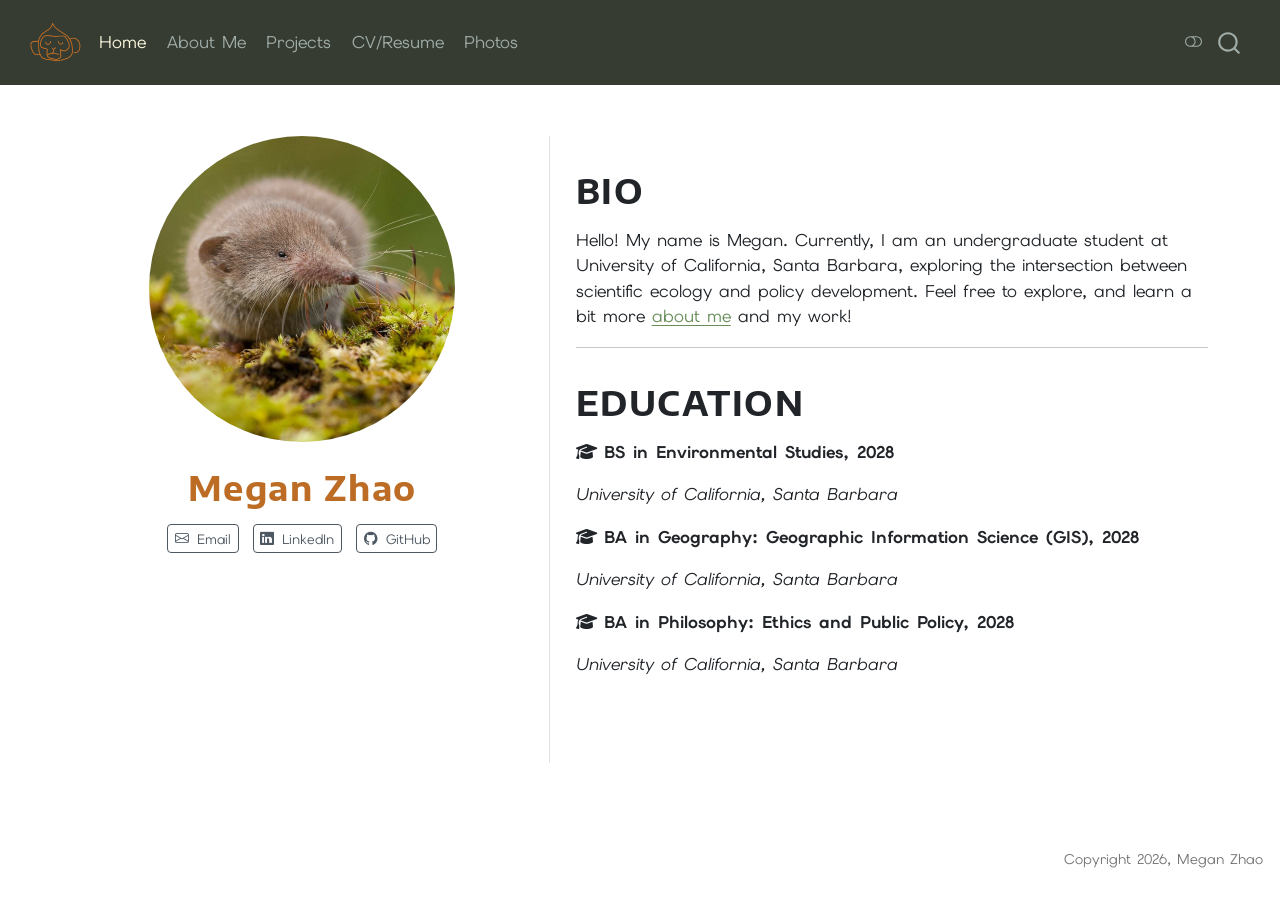
==== docs/index.html @ 5d31543b "adding to about me" ====
<!DOCTYPE html>
<html xmlns="http://www.w3.org/1999/xhtml" lang="en" xml:lang="en"><head>

<meta charset="utf-8">
<meta name="generator" content="quarto-1.9.36">

<meta name="viewport" content="width=device-width, initial-scale=1.0, user-scalable=yes">


<title>Megan Zhao</title>
<style>
/* Default styles provided by pandoc.
** See https://pandoc.org/MANUAL.html#variables-for-html for config info.
*/
code{white-space: pre-wrap;}
span.smallcaps{font-variant: small-caps;}
div.columns{display: flex; gap: min(4vw, 1.5em);}
div.column{flex: auto; overflow-x: auto;}
div.hanging-indent{margin-left: 1.5em; text-indent: -1.5em;}
ul.task-list{list-style: none;}
ul.task-list li input[type="checkbox"] {
  width: 0.8em;
  margin: 0 0.8em 0.2em -1em; /* quarto-specific, see https://github.com/quarto-dev/quarto-cli/issues/4556 */ 
  vertical-align: middle;
}
</style>


<script src="site_libs/quarto-nav/quarto-nav.js"></script>
<script src="site_libs/quarto-nav/headroom.min.js"></script>
<script src="site_libs/clipboard/clipboard.min.js"></script>
<script src="site_libs/quarto-search/autocomplete.umd.js"></script>
<script src="site_libs/quarto-search/fuse.min.js"></script>
<script src="site_libs/quarto-search/quarto-search.js"></script>
<meta name="quarto:offset" content="./">
<link href="./media/monkey-logo-color.png" rel="icon" type="image/png">
<script src="site_libs/quarto-html/quarto.js" type="module"></script>
<script src="site_libs/quarto-html/tabsets/tabsets.js" type="module"></script>
<script src="site_libs/quarto-html/popper.min.js"></script>
<script src="site_libs/quarto-html/tippy.umd.min.js"></script>
<link href="site_libs/quarto-html/tippy.css" rel="stylesheet">
<link href="site_libs/quarto-html/quarto-syntax-highlighting-845c23b38eaddc0f92fda52bfe77a8c8.css" rel="stylesheet" class="quarto-color-scheme" id="quarto-text-highlighting-styles">
<link href="site_libs/quarto-html/quarto-syntax-highlighting-dark-f418161beb48e0141c760e455f12af2c.css" rel="stylesheet" class="quarto-color-scheme quarto-color-alternate" id="quarto-text-highlighting-styles">
<link href="site_libs/quarto-html/quarto-syntax-highlighting-845c23b38eaddc0f92fda52bfe77a8c8.css" rel="stylesheet" class="quarto-color-scheme-extra" id="quarto-text-highlighting-styles">
<script src="site_libs/bootstrap/bootstrap.min.js"></script>
<link href="site_libs/bootstrap/bootstrap-icons.css" rel="stylesheet">
<link href="site_libs/bootstrap/bootstrap-ff18db7143adb970840558f03860643c.min.css" rel="stylesheet" append-hash="true" class="quarto-color-scheme" id="quarto-bootstrap" data-mode="light">
<link href="site_libs/bootstrap/bootstrap-dark-c23fc74e4f36bbe836323fb29574e83b.min.css" rel="stylesheet" append-hash="true" class="quarto-color-scheme quarto-color-alternate" id="quarto-bootstrap" data-mode="dark">
<link href="site_libs/bootstrap/bootstrap-ff18db7143adb970840558f03860643c.min.css" rel="stylesheet" append-hash="true" class="quarto-color-scheme-extra" id="quarto-bootstrap" data-mode="light">
<link href="site_libs/quarto-contrib/fontawesome6-6.7.2/all.min.css" rel="stylesheet">
<link href="site_libs/quarto-contrib/fontawesome6-6.7.2/latex-fontsize.css" rel="stylesheet">
<script id="quarto-search-options" type="application/json">{
  "location": "navbar",
  "copy-button": false,
  "collapse-after": 3,
  "panel-placement": "end",
  "type": "overlay",
  "limit": 50,
  "keyboard-shortcut": [
    "f",
    "/",
    "s"
  ],
  "show-item-context": false,
  "language": {
    "search-no-results-text": "No results",
    "search-matching-documents-text": "matching documents",
    "search-copy-link-title": "Copy link to search",
    "search-hide-matches-text": "Hide additional matches",
    "search-more-match-text": "more match in this document",
    "search-more-matches-text": "more matches in this document",
    "search-clear-button-title": "Clear",
    "search-text-placeholder": "",
    "search-detached-cancel-button-title": "Cancel",
    "search-submit-button-title": "Submit",
    "search-label": "Search"
  }
}</script>


<link rel="stylesheet" href="styles.scss">
</head>

<body class="nav-fixed quarto-light"><script id="quarto-html-before-body" type="application/javascript">
    const toggleBodyColorMode = (bsSheetEl) => {
      const mode = bsSheetEl.getAttribute("data-mode");
      const bodyEl = window.document.querySelector("body");
      if (mode === "dark") {
        bodyEl.classList.add("quarto-dark");
        bodyEl.classList.remove("quarto-light");
      } else {
        bodyEl.classList.add("quarto-light");
        bodyEl.classList.remove("quarto-dark");
      }
    }
    const toggleBodyColorPrimary = () => {
      const bsSheetEl = window.document.querySelector("link#quarto-bootstrap:not([rel=disabled-stylesheet])");
      if (bsSheetEl) {
        toggleBodyColorMode(bsSheetEl);
      }
    }
    const setColorSchemeToggle = (alternate) => {
      const toggles = window.document.querySelectorAll('.quarto-color-scheme-toggle');
      for (let i=0; i < toggles.length; i++) {
        const toggle = toggles[i];
        if (toggle) {
          if (alternate) {
            toggle.classList.add("alternate");
          } else {
            toggle.classList.remove("alternate");
          }
        }
      }
    };
    const toggleColorMode = (alternate) => {
      // Switch the stylesheets
      const primaryStylesheets = window.document.querySelectorAll('link.quarto-color-scheme:not(.quarto-color-alternate)');
      const alternateStylesheets = window.document.querySelectorAll('link.quarto-color-scheme.quarto-color-alternate');
      manageTransitions('#quarto-margin-sidebar .nav-link', false);
      if (alternate) {
        // note: dark is layered on light, we don't disable primary!
        enableStylesheet(alternateStylesheets);
        for (const sheetNode of alternateStylesheets) {
          if (sheetNode.id === "quarto-bootstrap") {
            toggleBodyColorMode(sheetNode);
          }
        }
      } else {
        disableStylesheet(alternateStylesheets);
        enableStylesheet(primaryStylesheets)
        toggleBodyColorPrimary();
      }
      manageTransitions('#quarto-margin-sidebar .nav-link', true);
      // Switch the toggles
      setColorSchemeToggle(alternate)
      // Hack to workaround the fact that safari doesn't
      // properly recolor the scrollbar when toggling (#1455)
      if (navigator.userAgent.indexOf('Safari') > 0 && navigator.userAgent.indexOf('Chrome') == -1) {
        manageTransitions("body", false);
        window.scrollTo(0, 1);
        setTimeout(() => {
          window.scrollTo(0, 0);
          manageTransitions("body", true);
        }, 40);
      }
    }
    const disableStylesheet = (stylesheets) => {
      for (let i=0; i < stylesheets.length; i++) {
        const stylesheet = stylesheets[i];
        stylesheet.rel = 'disabled-stylesheet';
      }
    }
    const enableStylesheet = (stylesheets) => {
      for (let i=0; i < stylesheets.length; i++) {
        const stylesheet = stylesheets[i];
        if(stylesheet.rel !== 'stylesheet') { // for Chrome, which will still FOUC without this check
          stylesheet.rel = 'stylesheet';
        }
      }
    }
    const manageTransitions = (selector, allowTransitions) => {
      const els = window.document.querySelectorAll(selector);
      for (let i=0; i < els.length; i++) {
        const el = els[i];
        if (allowTransitions) {
          el.classList.remove('notransition');
        } else {
          el.classList.add('notransition');
        }
      }
    }
    const isFileUrl = () => {
      return window.location.protocol === 'file:';
    }
    const hasAlternateSentinel = () => {
      let styleSentinel = getColorSchemeSentinel();
      if (styleSentinel !== null) {
        return styleSentinel === "alternate";
      } else {
        return false;
      }
    }
    const setStyleSentinel = (alternate) => {
      const value = alternate ? "alternate" : "default";
      if (!isFileUrl()) {
        window.localStorage.setItem("quarto-color-scheme", value);
      } else {
        localAlternateSentinel = value;
      }
    }
    const getColorSchemeSentinel = () => {
      if (!isFileUrl()) {
        const storageValue = window.localStorage.getItem("quarto-color-scheme");
        return storageValue != null ? storageValue : localAlternateSentinel;
      } else {
        return localAlternateSentinel;
      }
    }
    const toggleGiscusIfUsed = (isAlternate, darkModeDefault) => {
      const baseTheme = document.querySelector('#giscus-base-theme')?.value ?? 'light';
      const alternateTheme = document.querySelector('#giscus-alt-theme')?.value ?? 'dark';
      let newTheme = '';
      if(authorPrefersDark) {
        newTheme = isAlternate ? baseTheme : alternateTheme;
      } else {
        newTheme = isAlternate ? alternateTheme : baseTheme;
      }
      const changeGiscusTheme = () => {
        // From: https://github.com/giscus/giscus/issues/336
        const sendMessage = (message) => {
          const iframe = document.querySelector('iframe.giscus-frame');
          if (!iframe) return;
          iframe.contentWindow.postMessage({ giscus: message }, 'https://giscus.app');
        }
        sendMessage({
          setConfig: {
            theme: newTheme
          }
        });
      }
      const isGiscussLoaded = window.document.querySelector('iframe.giscus-frame') !== null;
      if (isGiscussLoaded) {
        changeGiscusTheme();
      }
    };
    const authorPrefersDark = false;
    const darkModeDefault = authorPrefersDark;
      document.querySelector('link#quarto-text-highlighting-styles.quarto-color-scheme-extra').rel = 'disabled-stylesheet';
      document.querySelector('link#quarto-bootstrap.quarto-color-scheme-extra').rel = 'disabled-stylesheet';
    let localAlternateSentinel = darkModeDefault ? 'alternate' : 'default';
    // Dark / light mode switch
    window.quartoToggleColorScheme = () => {
      // Read the current dark / light value
      let toAlternate = !hasAlternateSentinel();
      toggleColorMode(toAlternate);
      setStyleSentinel(toAlternate);
      toggleGiscusIfUsed(toAlternate, darkModeDefault);
      window.dispatchEvent(new Event('resize'));
    };
    // Switch to dark mode if need be
    if (hasAlternateSentinel()) {
      toggleColorMode(true);
    } else {
      toggleColorMode(false);
    }
  </script>

<div id="quarto-search-results"></div>
  <header id="quarto-header" class="headroom fixed-top">
    <nav class="navbar navbar-expand-lg " data-bs-theme="dark">
      <div class="navbar-container container-fluid">
      <div class="navbar-brand-container mx-auto">
    <a href="./index.html" class="navbar-brand navbar-brand-logo">
    <img src="./media/monkey-logo.png" alt="" class="navbar-logo light-content">
    <img src="./media/monkey-logo.png" alt="" class="navbar-logo dark-content">
    </a>
  </div>
            <div id="quarto-search" class="" title="Search"></div>
          <button class="navbar-toggler" type="button" data-bs-toggle="collapse" data-bs-target="#navbarCollapse" aria-controls="navbarCollapse" role="menu" aria-expanded="false" aria-label="Toggle navigation" onclick="if (window.quartoToggleHeadroom) { window.quartoToggleHeadroom(); }">
  <span class="navbar-toggler-icon"></span>
</button>
          <div class="collapse navbar-collapse" id="navbarCollapse">
            <ul class="navbar-nav navbar-nav-scroll me-auto">
  <li class="nav-item">
    <a class="nav-link active" href="./index.html" aria-current="page"> 
<span class="menu-text">Home</span></a>
  </li>  
  <li class="nav-item">
    <a class="nav-link" href="./about.html"> 
<span class="menu-text">About Me</span></a>
  </li>  
  <li class="nav-item">
    <a class="nav-link" href="./projects.html"> 
<span class="menu-text">Projects</span></a>
  </li>  
  <li class="nav-item">
    <a class="nav-link" href="./cv.html"> 
<span class="menu-text">CV/Resume</span></a>
  </li>  
  <li class="nav-item">
    <a class="nav-link" href="./misc.html"> 
<span class="menu-text">Photos</span></a>
  </li>  
</ul>
          </div> <!-- /navcollapse -->
            <div class="quarto-navbar-tools">
  <a href="" class="quarto-color-scheme-toggle quarto-navigation-tool  px-1" onclick="window.quartoToggleColorScheme(); return false;" title="Toggle dark mode"><i class="bi"></i></a>
</div>
      </div> <!-- /container-fluid -->
    </nav>
</header>
<!-- content -->
<div id="quarto-content" class="quarto-container page-columns page-rows-contents page-layout-full page-navbar">
<!-- sidebar -->
<!-- margin-sidebar -->
    
<!-- main -->
<div class="quarto-about-trestles column-page">
  <div class="about-entity">
    <img src="media/wow-epic-shrew.jpg" class="about-image
  round " style="height: 18em; width: 18em;">
<header id="title-block-header" class="quarto-title-block default">
<div class="quarto-title">
<h1 class="title">Megan Zhao</h1>
</div>
<div class="quarto-title-meta column-page">
  </div>
</header>
    <div class="about-links">
  <a href="mailto:meganzhao.06@gmail.com" class="about-link" rel="" target="">
    <i class="bi bi-envelope"></i>
     <span class="about-link-text">Email</span>
  </a>
  <a href="https://www.linkedin.com/in/meganzhao06/" class="about-link" rel="" target="_blank">
    <i class="bi bi-linkedin"></i>
     <span class="about-link-text">LinkedIn</span>
  </a>
  <a href="https://https://github.com/meandmymonky" class="about-link" rel="" target="_blank">
    <i class="bi bi-github"></i>
     <span class="about-link-text">GitHub</span>
  </a>
</div>
  </div>
  <div class="about-contents"><main class="content column-page" id="quarto-document-content">

<section id="bio" class="level1">
<h1>BIO</h1>
<p>Hello! My name is Megan. Currently, I am an undergraduate student at University of California, Santa Barbara, exploring the intersection between scientific ecology and policy development. Feel free to explore, and learn a bit more <a href="https://meandmymonky.github.io/mzhao.github.io/about.html">about me</a> and my work!</p>
<hr>
</section>
<section id="education" class="level1">
<h1>EDUCATION</h1>
<p><i class="fa-solid fa-graduation-cap" title="graduation cap" aria-label="graduation-cap"></i> <strong>BS in Environmental Studies, 2028</strong></p>
<p><em>University of California, Santa Barbara</em></p>
<p><i class="fa-solid fa-graduation-cap" title="graduation cap" aria-label="graduation-cap"></i> <strong>BA in Geography: Geographic Information Science (GIS), 2028</strong></p>
<p><em>University of California, Santa Barbara</em></p>
<p><i class="fa-solid fa-graduation-cap" title="graduation cap" aria-label="graduation-cap"></i> <strong>BA in Philosophy: Ethics and Public Policy, 2028</strong></p>
<p><em>University of California, Santa Barbara</em></p>


</section>
</main></div>
</div>
 <!-- /main -->
<script id="quarto-html-after-body" type="application/javascript">
  window.document.addEventListener("DOMContentLoaded", function (event) {
    // Ensure there is a toggle, if there isn't float one in the top right
    if (window.document.querySelector('.quarto-color-scheme-toggle') === null) {
      const a = window.document.createElement('a');
      a.classList.add('top-right');
      a.classList.add('quarto-color-scheme-toggle');
      a.href = "";
      a.onclick = function() { try { window.quartoToggleColorScheme(); } catch {} return false; };
      const i = window.document.createElement("i");
      i.classList.add('bi');
      a.appendChild(i);
      window.document.body.appendChild(a);
    }
    setColorSchemeToggle(hasAlternateSentinel())
    const isCodeAnnotation = (el) => {
      for (const clz of el.classList) {
        if (clz.startsWith('code-annotation-')) {                     
          return true;
        }
      }
      return false;
    }
    const onCopySuccess = function(e) {
      // button target
      const button = e.trigger;
      // don't keep focus
      button.blur();
      // flash "checked"
      button.classList.add('code-copy-button-checked');
      var currentTitle = button.getAttribute("title");
      button.setAttribute("title", "Copied!");
      let tooltip;
      if (window.bootstrap) {
        button.setAttribute("data-bs-toggle", "tooltip");
        button.setAttribute("data-bs-placement", "left");
        button.setAttribute("data-bs-title", "Copied!");
        tooltip = new bootstrap.Tooltip(button, 
          { trigger: "manual", 
            customClass: "code-copy-button-tooltip",
            offset: [0, -8]});
        tooltip.show();    
      }
      setTimeout(function() {
        if (tooltip) {
          tooltip.hide();
          button.removeAttribute("data-bs-title");
          button.removeAttribute("data-bs-toggle");
          button.removeAttribute("data-bs-placement");
        }
        button.setAttribute("title", currentTitle);
        button.classList.remove('code-copy-button-checked');
      }, 1000);
      // clear code selection
      e.clearSelection();
    }
    const getTextToCopy = function(trigger) {
      const outerScaffold = trigger.parentElement.cloneNode(true);
      const codeEl = outerScaffold.querySelector('code');
      for (const childEl of codeEl.children) {
        if (isCodeAnnotation(childEl)) {
          childEl.remove();
        }
      }
      return codeEl.innerText;
    }
    const clipboard = new window.ClipboardJS('.code-copy-button:not([data-in-quarto-modal])', {
      text: getTextToCopy
    });
    clipboard.on('success', onCopySuccess);
    if (window.document.getElementById('quarto-embedded-source-code-modal')) {
      const clipboardModal = new window.ClipboardJS('.code-copy-button[data-in-quarto-modal]', {
        text: getTextToCopy,
        container: window.document.getElementById('quarto-embedded-source-code-modal')
      });
      clipboardModal.on('success', onCopySuccess);
    }
      var localhostRegex = new RegExp(/^(?:http|https):\/\/localhost\:?[0-9]*\//);
      var mailtoRegex = new RegExp(/^mailto:/);
        var filterRegex = new RegExp('/' + window.location.host + '/');
      var isInternal = (href) => {
          return filterRegex.test(href) || localhostRegex.test(href) || mailtoRegex.test(href);
      }
      // Inspect non-navigation links and adorn them if external
     var links = window.document.querySelectorAll('a[href]:not(.nav-link):not(.navbar-brand):not(.toc-action):not(.sidebar-link):not(.sidebar-item-toggle):not(.pagination-link):not(.no-external):not([aria-hidden]):not(.dropdown-item):not(.quarto-navigation-tool):not(.about-link)');
      for (var i=0; i<links.length; i++) {
        const link = links[i];
        if (!isInternal(link.href)) {
          // undo the damage that might have been done by quarto-nav.js in the case of
          // links that we want to consider external
          if (link.dataset.originalHref !== undefined) {
            link.href = link.dataset.originalHref;
          }
        }
      }
    function tippyHover(el, contentFn, onTriggerFn, onUntriggerFn) {
      const config = {
        allowHTML: true,
        maxWidth: 500,
        delay: 100,
        arrow: false,
        appendTo: function(el) {
            return el.parentElement;
        },
        interactive: true,
        interactiveBorder: 10,
        theme: 'quarto',
        placement: 'bottom-start',
      };
      if (contentFn) {
        config.content = contentFn;
      }
      if (onTriggerFn) {
        config.onTrigger = onTriggerFn;
      }
      if (onUntriggerFn) {
        config.onUntrigger = onUntriggerFn;
      }
      window.tippy(el, config); 
    }
    const noterefs = window.document.querySelectorAll('a[role="doc-noteref"]');
    for (var i=0; i<noterefs.length; i++) {
      const ref = noterefs[i];
      tippyHover(ref, function() {
        // use id or data attribute instead here
        let href = ref.getAttribute('data-footnote-href') || ref.getAttribute('href');
        try { href = new URL(href).hash; } catch {}
        const id = href.replace(/^#\/?/, "");
        const note = window.document.getElementById(id);
        if (note) {
          return note.innerHTML;
        } else {
          return "";
        }
      });
    }
    const xrefs = window.document.querySelectorAll('a.quarto-xref');
    const processXRef = (id, note) => {
      // Strip column container classes
      const stripColumnClz = (el) => {
        el.classList.remove("page-full", "page-columns");
        if (el.children) {
          for (const child of el.children) {
            stripColumnClz(child);
          }
        }
      }
      stripColumnClz(note)
      if (id === null || id.startsWith('sec-')) {
        // Special case sections, only their first couple elements
        const container = document.createElement("div");
        if (note.children && note.children.length > 2) {
          container.appendChild(note.children[0].cloneNode(true));
          for (let i = 1; i < note.children.length; i++) {
            const child = note.children[i];
            if (child.tagName === "P" && child.innerText === "") {
              continue;
            } else {
              container.appendChild(child.cloneNode(true));
              break;
            }
          }
          if (window.Quarto?.typesetMath) {
            window.Quarto.typesetMath(container);
          }
          return container.innerHTML
        } else {
          if (window.Quarto?.typesetMath) {
            window.Quarto.typesetMath(note);
          }
          return note.innerHTML;
        }
      } else {
        // Remove any anchor links if they are present
        const anchorLink = note.querySelector('a.anchorjs-link');
        if (anchorLink) {
          anchorLink.remove();
        }
        if (window.Quarto?.typesetMath) {
          window.Quarto.typesetMath(note);
        }
        if (note.classList.contains("callout")) {
          return note.outerHTML;
        } else {
          return note.innerHTML;
        }
      }
    }
    for (var i=0; i<xrefs.length; i++) {
      const xref = xrefs[i];
      tippyHover(xref, undefined, function(instance) {
        instance.disable();
        let url = xref.getAttribute('href');
        let hash = undefined; 
        if (url.startsWith('#')) {
          hash = url;
        } else {
          try { hash = new URL(url).hash; } catch {}
        }
        if (hash) {
          const id = hash.replace(/^#\/?/, "");
          const note = window.document.getElementById(id);
          if (note !== null) {
            try {
              const html = processXRef(id, note.cloneNode(true));
              instance.setContent(html);
            } finally {
              instance.enable();
              instance.show();
            }
          } else {
            // See if we can fetch this
            fetch(url.split('#')[0])
            .then(res => res.text())
            .then(html => {
              const parser = new DOMParser();
              const htmlDoc = parser.parseFromString(html, "text/html");
              const note = htmlDoc.getElementById(id);
              if (note !== null) {
                const html = processXRef(id, note);
                instance.setContent(html);
              } 
            }).finally(() => {
              instance.enable();
              instance.show();
            });
          }
        } else {
          // See if we can fetch a full url (with no hash to target)
          // This is a special case and we should probably do some content thinning / targeting
          fetch(url)
          .then(res => res.text())
          .then(html => {
            const parser = new DOMParser();
            const htmlDoc = parser.parseFromString(html, "text/html");
            const note = htmlDoc.querySelector('main.content');
            if (note !== null) {
              // This should only happen for chapter cross references
              // (since there is no id in the URL)
              // remove the first header
              if (note.children.length > 0 && note.children[0].tagName === "HEADER") {
                note.children[0].remove();
              }
              const html = processXRef(null, note);
              instance.setContent(html);
            } 
          }).finally(() => {
            instance.enable();
            instance.show();
          });
        }
      }, function(instance) {
      });
    }
        let selectedAnnoteEl;
        const selectorForAnnotation = ( cell, annotation) => {
          let cellAttr = 'data-code-cell="' + cell + '"';
          let lineAttr = 'data-code-annotation="' +  annotation + '"';
          const selector = 'span[' + cellAttr + '][' + lineAttr + ']';
          return selector;
        }
        const selectCodeLines = (annoteEl) => {
          const doc = window.document;
          const targetCell = annoteEl.getAttribute("data-target-cell");
          const targetAnnotation = annoteEl.getAttribute("data-target-annotation");
          const annoteSpan = window.document.querySelector(selectorForAnnotation(targetCell, targetAnnotation));
          const lines = annoteSpan.getAttribute("data-code-lines").split(",");
          const lineIds = lines.map((line) => {
            return targetCell + "-" + line;
          })
          let top = null;
          let height = null;
          let parent = null;
          if (lineIds.length > 0) {
              //compute the position of the single el (top and bottom and make a div)
              const el = window.document.getElementById(lineIds[0]);
              top = el.offsetTop;
              height = el.offsetHeight;
              parent = el.parentElement.parentElement;
            if (lineIds.length > 1) {
              const lastEl = window.document.getElementById(lineIds[lineIds.length - 1]);
              const bottom = lastEl.offsetTop + lastEl.offsetHeight;
              height = bottom - top;
            }
            if (top !== null && height !== null && parent !== null) {
              // cook up a div (if necessary) and position it 
              let div = window.document.getElementById("code-annotation-line-highlight");
              if (div === null) {
                div = window.document.createElement("div");
                div.setAttribute("id", "code-annotation-line-highlight");
                div.style.position = 'absolute';
                parent.appendChild(div);
              }
              div.style.top = top - 2 + "px";
              div.style.height = height + 4 + "px";
              div.style.left = 0;
              let gutterDiv = window.document.getElementById("code-annotation-line-highlight-gutter");
              if (gutterDiv === null) {
                gutterDiv = window.document.createElement("div");
                gutterDiv.setAttribute("id", "code-annotation-line-highlight-gutter");
                gutterDiv.style.position = 'absolute';
                const codeCell = window.document.getElementById(targetCell);
                const gutter = codeCell.querySelector('.code-annotation-gutter');
                gutter.appendChild(gutterDiv);
              }
              gutterDiv.style.top = top - 2 + "px";
              gutterDiv.style.height = height + 4 + "px";
            }
            selectedAnnoteEl = annoteEl;
          }
        };
        const unselectCodeLines = () => {
          const elementsIds = ["code-annotation-line-highlight", "code-annotation-line-highlight-gutter"];
          elementsIds.forEach((elId) => {
            const div = window.document.getElementById(elId);
            if (div) {
              div.remove();
            }
          });
          selectedAnnoteEl = undefined;
        };
          // Handle positioning of the toggle
      window.addEventListener(
        "resize",
        throttle(() => {
          elRect = undefined;
          if (selectedAnnoteEl) {
            selectCodeLines(selectedAnnoteEl);
          }
        }, 10)
      );
      function throttle(fn, ms) {
      let throttle = false;
      let timer;
        return (...args) => {
          if(!throttle) { // first call gets through
              fn.apply(this, args);
              throttle = true;
          } else { // all the others get throttled
              if(timer) clearTimeout(timer); // cancel #2
              timer = setTimeout(() => {
                fn.apply(this, args);
                timer = throttle = false;
              }, ms);
          }
        };
      }
        // Attach click handler to the DT
        const annoteDls = window.document.querySelectorAll('dt[data-target-cell]');
        for (const annoteDlNode of annoteDls) {
          annoteDlNode.addEventListener('click', (event) => {
            const clickedEl = event.target;
            if (clickedEl !== selectedAnnoteEl) {
              unselectCodeLines();
              const activeEl = window.document.querySelector('dt[data-target-cell].code-annotation-active');
              if (activeEl) {
                activeEl.classList.remove('code-annotation-active');
              }
              selectCodeLines(clickedEl);
              clickedEl.classList.add('code-annotation-active');
            } else {
              // Unselect the line
              unselectCodeLines();
              clickedEl.classList.remove('code-annotation-active');
            }
          });
        }
    const findCites = (el) => {
      const parentEl = el.parentElement;
      if (parentEl) {
        const cites = parentEl.dataset.cites;
        if (cites) {
          return {
            el,
            cites: cites.split(' ')
          };
        } else {
          return findCites(el.parentElement)
        }
      } else {
        return undefined;
      }
    };
    var bibliorefs = window.document.querySelectorAll('a[role="doc-biblioref"]');
    for (var i=0; i<bibliorefs.length; i++) {
      const ref = bibliorefs[i];
      const citeInfo = findCites(ref);
      if (citeInfo) {
        tippyHover(citeInfo.el, function() {
          var popup = window.document.createElement('div');
          citeInfo.cites.forEach(function(cite) {
            var citeDiv = window.document.createElement('div');
            citeDiv.classList.add('hanging-indent');
            citeDiv.classList.add('csl-entry');
            var biblioDiv = window.document.getElementById('ref-' + cite);
            if (biblioDiv) {
              citeDiv.innerHTML = biblioDiv.innerHTML;
            }
            popup.appendChild(citeDiv);
          });
          return popup.innerHTML;
        });
      }
    }
  });
  </script>
</div> <!-- /content -->
<footer class="footer">
  <div class="nav-footer">
    <div class="nav-footer-left">
      &nbsp;
    </div>   
    <div class="nav-footer-center">
      &nbsp;
    </div>
    <div class="nav-footer-right">
<p>Copyright 2026, Megan Zhao</p>
</div>
  </div>
</footer>




</body></html>
---- docs/site_libs/quarto-html/tippy.css ----
.tippy-box[data-animation=fade][data-state=hidden]{opacity:0}[data-tippy-root]{max-width:calc(100vw - 10px)}.tippy-box{position:relative;background-color:#333;color:#fff;border-radius:4px;font-size:14px;line-height:1.4;white-space:normal;outline:0;transition-property:transform,visibility,opacity}.tippy-box[data-placement^=top]>.tippy-arrow{bottom:0}.tippy-box[data-placement^=top]>.tippy-arrow:before{bottom:-7px;left:0;border-width:8px 8px 0;border-top-color:initial;transform-origin:center top}.tippy-box[data-placement^=bottom]>.tippy-arrow{top:0}.tippy-box[data-placement^=bottom]>.tippy-arrow:before{top:-7px;left:0;border-width:0 8px 8px;border-bottom-color:initial;transform-origin:center bottom}.tippy-box[data-placement^=left]>.tippy-arrow{right:0}.tippy-box[data-placement^=left]>.tippy-arrow:before{border-width:8px 0 8px 8px;border-left-color:initial;right:-7px;transform-origin:center left}.tippy-box[data-placement^=right]>.tippy-arrow{left:0}.tippy-box[data-placement^=right]>.tippy-arrow:before{left:-7px;border-width:8px 8px 8px 0;border-right-color:initial;transform-origin:center right}.tippy-box[data-inertia][data-state=visible]{transition-timing-function:cubic-bezier(.54,1.5,.38,1.11)}.tippy-arrow{width:16px;height:16px;color:#333}.tippy-arrow:before{content:"";position:absolute;border-color:transparent;border-style:solid}.tippy-content{position:relative;padding:5px 9px;z-index:1}
---- docs/site_libs/quarto-html/quarto-syntax-highlighting-845c23b38eaddc0f92fda52bfe77a8c8.css ----
/* quarto syntax highlight colors */
:root {
  --quarto-hl-ot-color: #003B4F;
  --quarto-hl-at-color: #657422;
  --quarto-hl-ss-color: #20794D;
  --quarto-hl-an-color: #5E5E5E;
  --quarto-hl-fu-color: #4758AB;
  --quarto-hl-st-color: #20794D;
  --quarto-hl-cf-color: #003B4F;
  --quarto-hl-op-color: #5E5E5E;
  --quarto-hl-er-color: #AD0000;
  --quarto-hl-bn-color: #AD0000;
  --quarto-hl-al-color: #AD0000;
  --quarto-hl-va-color: #111111;
  --quarto-hl-bu-color: inherit;
  --quarto-hl-ex-color: inherit;
  --quarto-hl-pp-color: #AD0000;
  --quarto-hl-in-color: #5E5E5E;
  --quarto-hl-vs-color: #20794D;
  --quarto-hl-wa-color: #5E5E5E;
  --quarto-hl-do-color: #5E5E5E;
  --quarto-hl-im-color: #00769E;
  --quarto-hl-ch-color: #20794D;
  --quarto-hl-dt-color: #AD0000;
  --quarto-hl-fl-color: #AD0000;
  --quarto-hl-co-color: #5E5E5E;
  --quarto-hl-cv-color: #5E5E5E;
  --quarto-hl-cn-color: #8f5902;
  --quarto-hl-sc-color: #5E5E5E;
  --quarto-hl-dv-color: #AD0000;
  --quarto-hl-kw-color: #003B4F;
}

/* other quarto variables */
:root {
  --quarto-font-monospace: SFMono-Regular, Menlo, Monaco, Consolas, "Liberation Mono", "Courier New", monospace;
}

/* syntax highlight based on Pandoc's rules */
pre > code.sourceCode > span {
  color: #003B4F;
}

code.sourceCode > span {
  color: #003B4F;
}

div.sourceCode,
div.sourceCode pre.sourceCode {
  color: #003B4F;
}

/* Normal */
code span {
  color: #003B4F;
}

/* Alert */
code span.al {
  color: #AD0000;
  font-style: inherit;
}

/* Annotation */
code span.an {
  color: #5E5E5E;
  font-style: inherit;
}

/* Attribute */
code span.at {
  color: #657422;
  font-style: inherit;
}

/* BaseN */
code span.bn {
  color: #AD0000;
  font-style: inherit;
}

/* BuiltIn */
code span.bu {
  font-style: inherit;
}

/* ControlFlow */
code span.cf {
  color: #003B4F;
  font-weight: bold;
  font-style: inherit;
}

/* Char */
code span.ch {
  color: #20794D;
  font-style: inherit;
}

/* Constant */
code span.cn {
  color: #8f5902;
  font-style: inherit;
}

/* Comment */
code span.co {
  color: #5E5E5E;
  font-style: inherit;
}

/* CommentVar */
code span.cv {
  color: #5E5E5E;
  font-style: italic;
}

/* Documentation */
code span.do {
  color: #5E5E5E;
  font-style: italic;
}

/* DataType */
code span.dt {
  color: #AD0000;
  font-style: inherit;
}

/* DecVal */
code span.dv {
  color: #AD0000;
  font-style: inherit;
}

/* Error */
code span.er {
  color: #AD0000;
  font-style: inherit;
}

/* Extension */
code span.ex {
  font-style: inherit;
}

/* Float */
code span.fl {
  color: #AD0000;
  font-style: inherit;
}

/* Function */
code span.fu {
  color: #4758AB;
  font-style: inherit;
}

/* Import */
code span.im {
  color: #00769E;
  font-style: inherit;
}

/* Information */
code span.in {
  color: #5E5E5E;
  font-style: inherit;
}

/* Keyword */
code span.kw {
  color: #003B4F;
  font-weight: bold;
  font-style: inherit;
}

/* Operator */
code span.op {
  color: #5E5E5E;
  font-style: inherit;
}

/* Other */
code span.ot {
  color: #003B4F;
  font-style: inherit;
}

/* Preprocessor */
code span.pp {
  color: #AD0000;
  font-style: inherit;
}

/* SpecialChar */
code span.sc {
  color: #5E5E5E;
  font-style: inherit;
}

/* SpecialString */
code span.ss {
  color: #20794D;
  font-style: inherit;
}

/* String */
code span.st {
  color: #20794D;
  font-style: inherit;
}

/* Variable */
code span.va {
  color: #111111;
  font-style: inherit;
}

/* VerbatimString */
code span.vs {
  color: #20794D;
  font-style: inherit;
}

/* Warning */
code span.wa {
  color: #5E5E5E;
  font-style: italic;
}

.prevent-inlining {
  content: "</";
}

/*# sourceMappingURL=ac89f0bb514bba72461919f78549e31c.css.map */
---- docs/site_libs/quarto-html/quarto-syntax-highlighting-dark-f418161beb48e0141c760e455f12af2c.css ----
/* quarto syntax highlight colors */
:root {
  --quarto-hl-al-color: #f07178;
  --quarto-hl-an-color: #d4d0ab;
  --quarto-hl-at-color: #00e0e0;
  --quarto-hl-bn-color: #d4d0ab;
  --quarto-hl-bu-color: #abe338;
  --quarto-hl-ch-color: #abe338;
  --quarto-hl-co-color: #f8f8f2;
  --quarto-hl-cv-color: #ffd700;
  --quarto-hl-cn-color: #ffd700;
  --quarto-hl-cf-color: #ffa07a;
  --quarto-hl-dt-color: #ffa07a;
  --quarto-hl-dv-color: #d4d0ab;
  --quarto-hl-do-color: #f8f8f2;
  --quarto-hl-er-color: #f07178;
  --quarto-hl-ex-color: #00e0e0;
  --quarto-hl-fl-color: #d4d0ab;
  --quarto-hl-fu-color: #ffa07a;
  --quarto-hl-im-color: #abe338;
  --quarto-hl-in-color: #d4d0ab;
  --quarto-hl-kw-color: #ffa07a;
  --quarto-hl-op-color: #ffa07a;
  --quarto-hl-ot-color: #00e0e0;
  --quarto-hl-pp-color: #dcc6e0;
  --quarto-hl-re-color: #00e0e0;
  --quarto-hl-sc-color: #abe338;
  --quarto-hl-ss-color: #abe338;
  --quarto-hl-st-color: #abe338;
  --quarto-hl-va-color: #00e0e0;
  --quarto-hl-vs-color: #abe338;
  --quarto-hl-wa-color: #dcc6e0;
}

/* other quarto variables */
:root {
  --quarto-font-monospace: SFMono-Regular, Menlo, Monaco, Consolas, "Liberation Mono", "Courier New", monospace;
}

/* syntax highlight based on Pandoc's rules */
pre > code.sourceCode > span {
  color: #f8f8f2;
}

code.sourceCode > span {
  color: #f8f8f2;
}

div.sourceCode,
div.sourceCode pre.sourceCode {
  color: #f8f8f2;
}

/* Normal */
code span {
  color: #f8f8f2;
}

/* Alert */
code span.al {
  color: #f07178;
}

/* Annotation */
code span.an {
  color: #d4d0ab;
}

/* Attribute */
code span.at {
  color: #00e0e0;
}

/* BaseN */
code span.bn {
  color: #d4d0ab;
}

/* BuiltIn */
code span.bu {
  color: #abe338;
}

/* ControlFlow */
code span.cf {
  font-weight: bold;
  color: #ffa07a;
}

/* Char */
code span.ch {
  color: #abe338;
}

/* Constant */
code span.cn {
  color: #ffd700;
}

/* Comment */
code span.co {
  font-style: italic;
  color: #f8f8f2;
}

/* CommentVar */
code span.cv {
  color: #ffd700;
}

/* Documentation */
code span.do {
  color: #f8f8f2;
}

/* DataType */
code span.dt {
  color: #ffa07a;
}

/* DecVal */
code span.dv {
  color: #d4d0ab;
}

/* Error */
code span.er {
  color: #f07178;
  text-decoration: underline;
}

/* Extension */
code span.ex {
  font-weight: bold;
  color: #00e0e0;
}

/* Float */
code span.fl {
  color: #d4d0ab;
}

/* Function */
code span.fu {
  color: #ffa07a;
}

/* Import */
code span.im {
  color: #abe338;
}

/* Information */
code span.in {
  color: #d4d0ab;
}

/* Keyword */
code span.kw {
  font-weight: bold;
  color: #ffa07a;
}

/* Operator */
code span.op {
  color: #ffa07a;
}

/* Other */
code span.ot {
  color: #00e0e0;
}

/* Preprocessor */
code span.pp {
  color: #dcc6e0;
}

/* RegionMarker */
code span.re {
  background-color: #f8f8f2;
  color: #00e0e0;
}

/* SpecialChar */
code span.sc {
  color: #abe338;
}

/* SpecialString */
code span.ss {
  color: #abe338;
}

/* String */
code span.st {
  color: #abe338;
}

/* Variable */
code span.va {
  color: #00e0e0;
}

/* VerbatimString */
code span.vs {
  color: #abe338;
}

/* Warning */
code span.wa {
  color: #dcc6e0;
}

.prevent-inlining {
  content: "</";
}

/*# sourceMappingURL=378c2a0cc31455d06730fbe37c8f3789.css.map */
---- docs/site_libs/quarto-html/quarto-syntax-highlighting-845c23b38eaddc0f92fda52bfe77a8c8.css ----
/* quarto syntax highlight colors */
:root {
  --quarto-hl-ot-color: #003B4F;
  --quarto-hl-at-color: #657422;
  --quarto-hl-ss-color: #20794D;
  --quarto-hl-an-color: #5E5E5E;
  --quarto-hl-fu-color: #4758AB;
  --quarto-hl-st-color: #20794D;
  --quarto-hl-cf-color: #003B4F;
  --quarto-hl-op-color: #5E5E5E;
  --quarto-hl-er-color: #AD0000;
  --quarto-hl-bn-color: #AD0000;
  --quarto-hl-al-color: #AD0000;
  --quarto-hl-va-color: #111111;
  --quarto-hl-bu-color: inherit;
  --quarto-hl-ex-color: inherit;
  --quarto-hl-pp-color: #AD0000;
  --quarto-hl-in-color: #5E5E5E;
  --quarto-hl-vs-color: #20794D;
  --quarto-hl-wa-color: #5E5E5E;
  --quarto-hl-do-color: #5E5E5E;
  --quarto-hl-im-color: #00769E;
  --quarto-hl-ch-color: #20794D;
  --quarto-hl-dt-color: #AD0000;
  --quarto-hl-fl-color: #AD0000;
  --quarto-hl-co-color: #5E5E5E;
  --quarto-hl-cv-color: #5E5E5E;
  --quarto-hl-cn-color: #8f5902;
  --quarto-hl-sc-color: #5E5E5E;
  --quarto-hl-dv-color: #AD0000;
  --quarto-hl-kw-color: #003B4F;
}

/* other quarto variables */
:root {
  --quarto-font-monospace: SFMono-Regular, Menlo, Monaco, Consolas, "Liberation Mono", "Courier New", monospace;
}

/* syntax highlight based on Pandoc's rules */
pre > code.sourceCode > span {
  color: #003B4F;
}

code.sourceCode > span {
  color: #003B4F;
}

div.sourceCode,
div.sourceCode pre.sourceCode {
  color: #003B4F;
}

/* Normal */
code span {
  color: #003B4F;
}

/* Alert */
code span.al {
  color: #AD0000;
  font-style: inherit;
}

/* Annotation */
code span.an {
  color: #5E5E5E;
  font-style: inherit;
}

/* Attribute */
code span.at {
  color: #657422;
  font-style: inherit;
}

/* BaseN */
code span.bn {
  color: #AD0000;
  font-style: inherit;
}

/* BuiltIn */
code span.bu {
  font-style: inherit;
}

/* ControlFlow */
code span.cf {
  color: #003B4F;
  font-weight: bold;
  font-style: inherit;
}

/* Char */
code span.ch {
  color: #20794D;
  font-style: inherit;
}

/* Constant */
code span.cn {
  color: #8f5902;
  font-style: inherit;
}

/* Comment */
code span.co {
  color: #5E5E5E;
  font-style: inherit;
}

/* CommentVar */
code span.cv {
  color: #5E5E5E;
  font-style: italic;
}

/* Documentation */
code span.do {
  color: #5E5E5E;
  font-style: italic;
}

/* DataType */
code span.dt {
  color: #AD0000;
  font-style: inherit;
}

/* DecVal */
code span.dv {
  color: #AD0000;
  font-style: inherit;
}

/* Error */
code span.er {
  color: #AD0000;
  font-style: inherit;
}

/* Extension */
code span.ex {
  font-style: inherit;
}

/* Float */
code span.fl {
  color: #AD0000;
  font-style: inherit;
}

/* Function */
code span.fu {
  color: #4758AB;
  font-style: inherit;
}

/* Import */
code span.im {
  color: #00769E;
  font-style: inherit;
}

/* Information */
code span.in {
  color: #5E5E5E;
  font-style: inherit;
}

/* Keyword */
code span.kw {
  color: #003B4F;
  font-weight: bold;
  font-style: inherit;
}

/* Operator */
code span.op {
  color: #5E5E5E;
  font-style: inherit;
}

/* Other */
code span.ot {
  color: #003B4F;
  font-style: inherit;
}

/* Preprocessor */
code span.pp {
  color: #AD0000;
  font-style: inherit;
}

/* SpecialChar */
code span.sc {
  color: #5E5E5E;
  font-style: inherit;
}

/* SpecialString */
code span.ss {
  color: #20794D;
  font-style: inherit;
}

/* String */
code span.st {
  color: #20794D;
  font-style: inherit;
}

/* Variable */
code span.va {
  color: #111111;
  font-style: inherit;
}

/* VerbatimString */
code span.vs {
  color: #20794D;
  font-style: inherit;
}

/* Warning */
code span.wa {
  color: #5E5E5E;
  font-style: italic;
}

.prevent-inlining {
  content: "</";
}

/*# sourceMappingURL=ac89f0bb514bba72461919f78549e31c.css.map */
---- docs/site_libs/quarto-contrib/fontawesome6-6.7.2/latex-fontsize.css ----
.fa-tiny {
  font-size: 0.5em;
}
.fa-scriptsize {
  font-size: 0.7em;
}
.fa-footnotesize {
  font-size: 0.8em;
}
.fa-small {
  font-size: 0.9em;
}
.fa-normalsize {
  font-size: 1em;
}
.fa-large {
  font-size: 1.2em;
}
.fa-Large {
  font-size: 1.5em;
}
.fa-LARGE {
  font-size: 1.75em;
}
.fa-huge {
  font-size: 2em;
}
.fa-Huge {
  font-size: 2.5em;
}
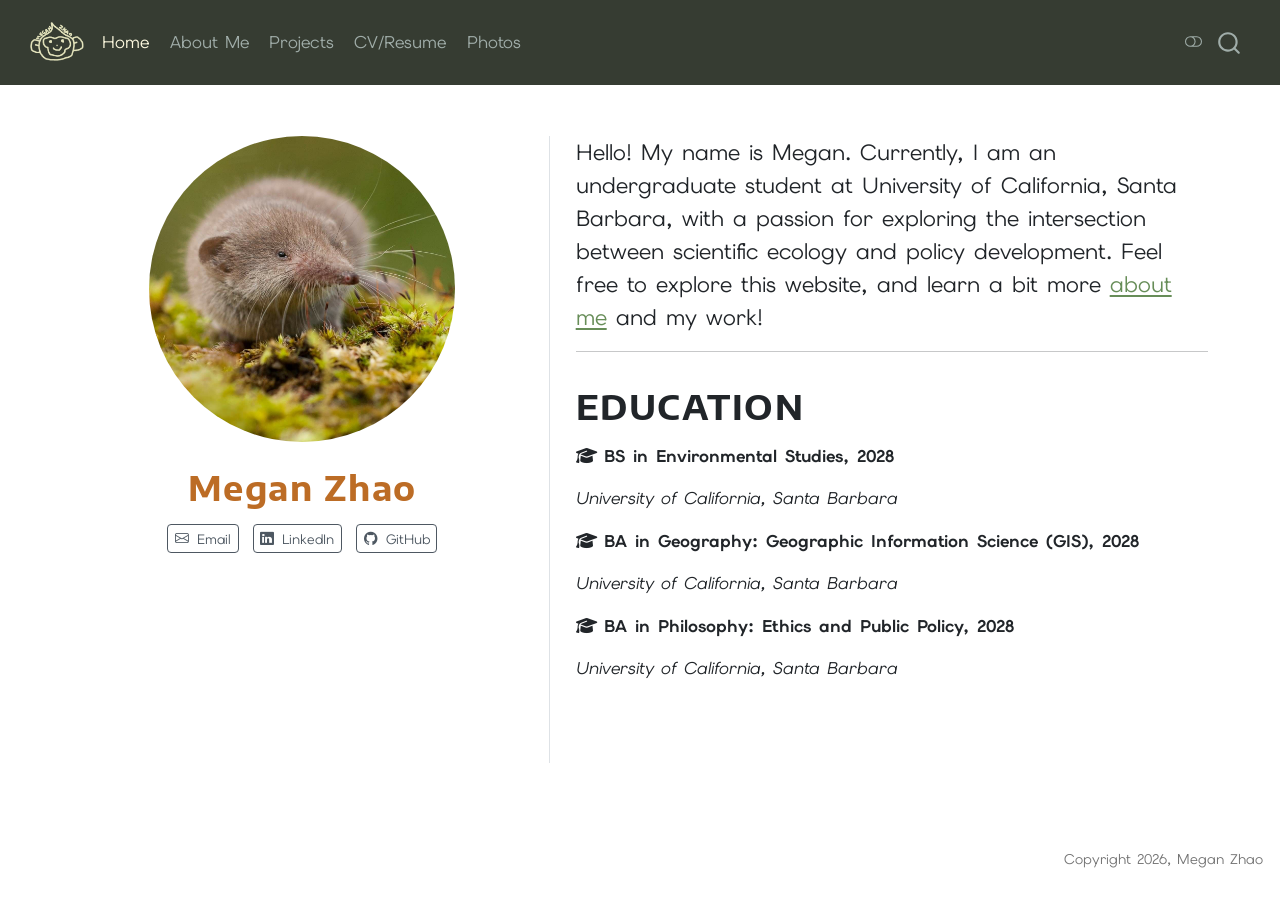
==== commit 3fbff8b5: "about me quote, changing logos and favicon, landing bio text" ====
--- a/docs/index.html
+++ b/docs/index.html
@@ -33,7 +33,7 @@
 <script src="site_libs/quarto-search/fuse.min.js"></script>
 <script src="site_libs/quarto-search/quarto-search.js"></script>
 <meta name="quarto:offset" content="./">
-<link href="./media/monkey-logo-color.png" rel="icon" type="image/png">
+<link href="./media/monkey-drawing-bw.png" rel="icon" type="image/png">
 <script src="site_libs/quarto-html/quarto.js" type="module"></script>
 <script src="site_libs/quarto-html/tabsets/tabsets.js" type="module"></script>
 <script src="site_libs/quarto-html/popper.min.js"></script>
@@ -251,8 +251,8 @@
       <div class="navbar-container container-fluid">
       <div class="navbar-brand-container mx-auto">
     <a href="./index.html" class="navbar-brand navbar-brand-logo">
-    <img src="./media/monkey-logo.png" alt="" class="navbar-logo light-content">
-    <img src="./media/monkey-logo.png" alt="" class="navbar-logo dark-content">
+    <img src="./media/monkey-drawing.png" alt="" class="navbar-logo light-content">
+    <img src="./media/monkey-drawing.png" alt="" class="navbar-logo dark-content">
     </a>
   </div>
             <div id="quarto-search" class="" title="Search"></div>
@@ -323,11 +323,10 @@
   </div>
   <div class="about-contents"><main class="content column-page" id="quarto-document-content">
 
-<section id="bio" class="level1">
-<h1>BIO</h1>
-<p>Hello! My name is Megan. Currently, I am an undergraduate student at University of California, Santa Barbara, exploring the intersection between scientific ecology and policy development. Feel free to explore, and learn a bit more <a href="https://meandmymonky.github.io/mzhao.github.io/about.html">about me</a> and my work!</p>
+<p style="font-size: 22px;">
+Hello! My name is Megan. Currently, I am an undergraduate student at University of California, Santa Barbara, with a passion for exploring the intersection between scientific ecology and policy development. Feel free to explore this website, and learn a bit more <a href="https://meandmymonky.github.io/mzhao.github.io/about.html">about me</a> and my work!
+</p>
 <hr>
-</section>
 <section id="education" class="level1">
 <h1>EDUCATION</h1>
 <p><i class="fa-solid fa-graduation-cap" title="graduation cap" aria-label="graduation-cap"></i> <strong>BS in Environmental Studies, 2028</strong></p>
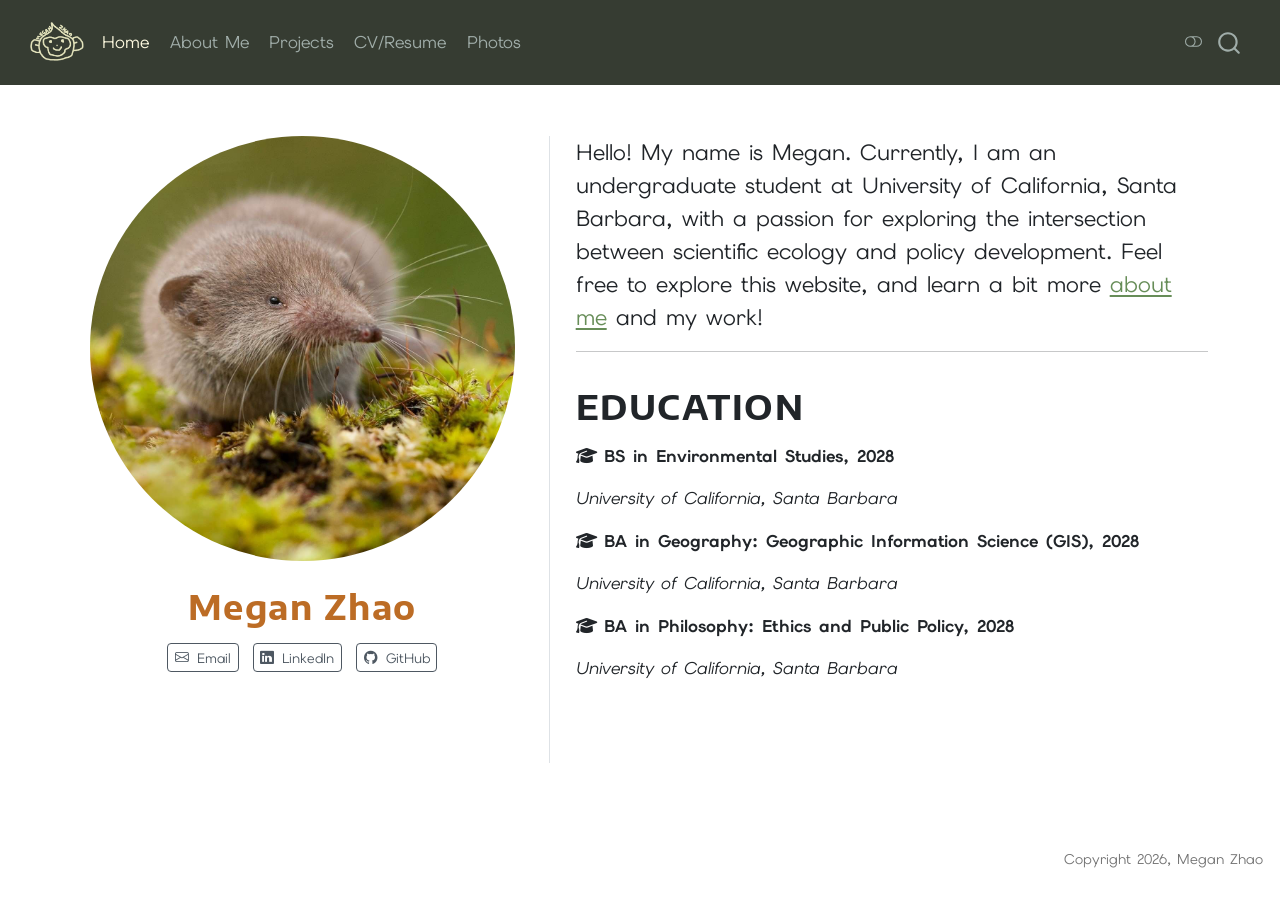
==== commit f9d190fb: "expanding interactive elements - trails not trailheads" ====
--- a/docs/index.html
+++ b/docs/index.html
@@ -2,7 +2,7 @@
 <html xmlns="http://www.w3.org/1999/xhtml" lang="en" xml:lang="en"><head>
 
 <meta charset="utf-8">
-<meta name="generator" content="quarto-1.9.36">
+<meta name="generator" content="quarto-1.9.37">
 
 <meta name="viewport" content="width=device-width, initial-scale=1.0, user-scalable=yes">
 
@@ -39,9 +39,9 @@
 <script src="site_libs/quarto-html/popper.min.js"></script>
 <script src="site_libs/quarto-html/tippy.umd.min.js"></script>
 <link href="site_libs/quarto-html/tippy.css" rel="stylesheet">
-<link href="site_libs/quarto-html/quarto-syntax-highlighting-845c23b38eaddc0f92fda52bfe77a8c8.css" rel="stylesheet" class="quarto-color-scheme" id="quarto-text-highlighting-styles">
-<link href="site_libs/quarto-html/quarto-syntax-highlighting-dark-f418161beb48e0141c760e455f12af2c.css" rel="stylesheet" class="quarto-color-scheme quarto-color-alternate" id="quarto-text-highlighting-styles">
-<link href="site_libs/quarto-html/quarto-syntax-highlighting-845c23b38eaddc0f92fda52bfe77a8c8.css" rel="stylesheet" class="quarto-color-scheme-extra" id="quarto-text-highlighting-styles">
+<link href="site_libs/quarto-html/quarto-syntax-highlighting-7f8f88aac4f3542376d5c11b86a4c14d.css" rel="stylesheet" class="quarto-color-scheme" id="quarto-text-highlighting-styles">
+<link href="site_libs/quarto-html/quarto-syntax-highlighting-dark-d0ae9245876894da5ac7e18953ecc5cc.css" rel="stylesheet" class="quarto-color-scheme quarto-color-alternate" id="quarto-text-highlighting-styles">
+<link href="site_libs/quarto-html/quarto-syntax-highlighting-7f8f88aac4f3542376d5c11b86a4c14d.css" rel="stylesheet" class="quarto-color-scheme-extra" id="quarto-text-highlighting-styles">
 <script src="site_libs/bootstrap/bootstrap.min.js"></script>
 <link href="site_libs/bootstrap/bootstrap-icons.css" rel="stylesheet">
 <link href="site_libs/bootstrap/bootstrap-ff18db7143adb970840558f03860643c.min.css" rel="stylesheet" append-hash="true" class="quarto-color-scheme" id="quarto-bootstrap" data-mode="light">
@@ -270,7 +270,7 @@
 <span class="menu-text">About Me</span></a>
   </li>  
   <li class="nav-item">
-    <a class="nav-link" href="./projects.html"> 
+    <a class="nav-link" href="./posts.html"> 
 <span class="menu-text">Projects</span></a>
   </li>  
   <li class="nav-item">
@@ -298,7 +298,7 @@
 <div class="quarto-about-trestles column-page">
   <div class="about-entity">
     <img src="media/wow-epic-shrew.jpg" class="about-image
-  round " style="height: 18em; width: 18em;">
+  round " style="height: 25em; width: 25em;">
 <header id="title-block-header" class="quarto-title-block default">
 <div class="quarto-title">
 <h1 class="title">Megan Zhao</h1>
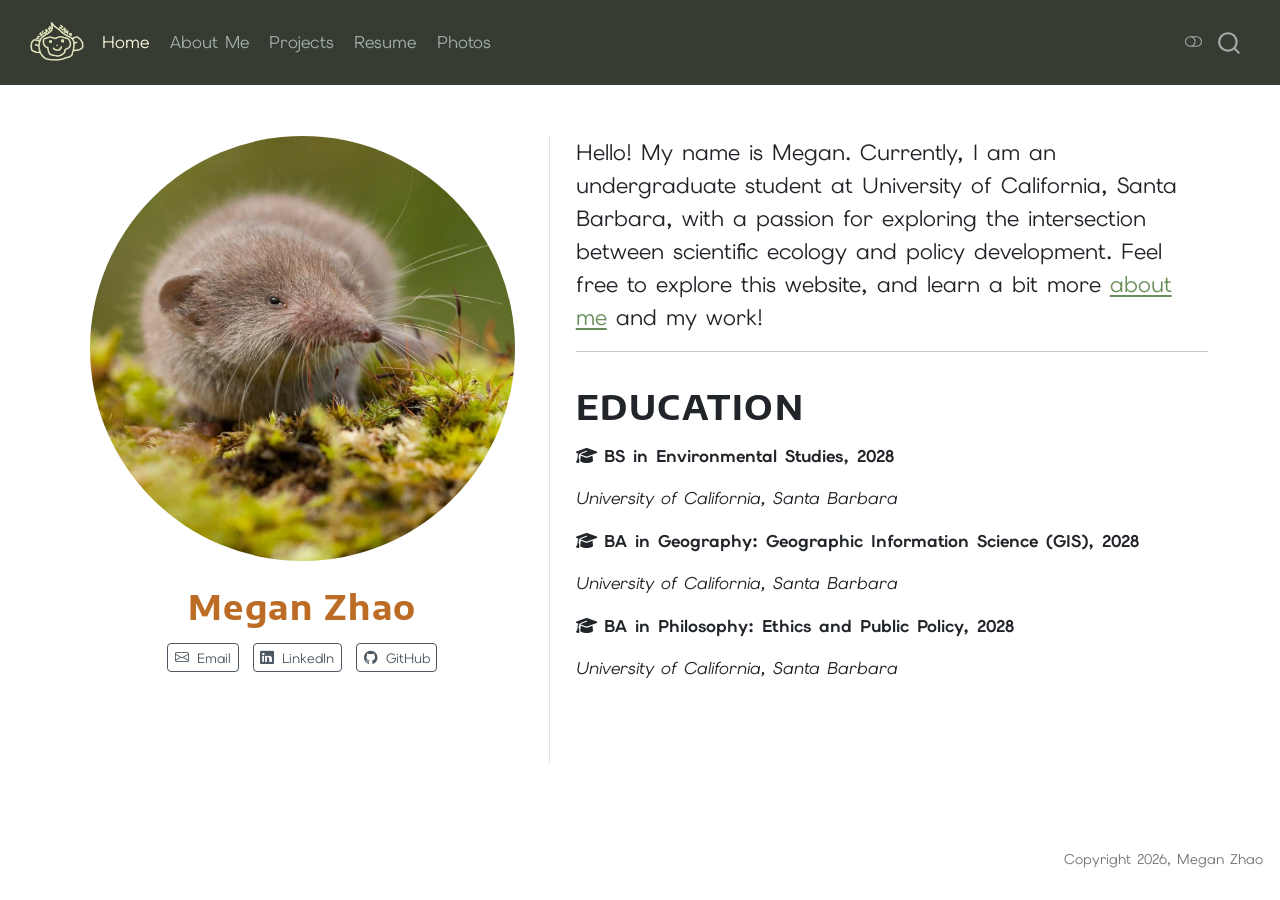
==== commit 0a9d0022: "resume v.2 edit" ====
--- a/docs/index.html
+++ b/docs/index.html
@@ -275,7 +275,7 @@
   </li>  
   <li class="nav-item">
     <a class="nav-link" href="./cv.html"> 
-<span class="menu-text">CV/Resume</span></a>
+<span class="menu-text">Resume</span></a>
   </li>  
   <li class="nav-item">
     <a class="nav-link" href="./misc.html"> 
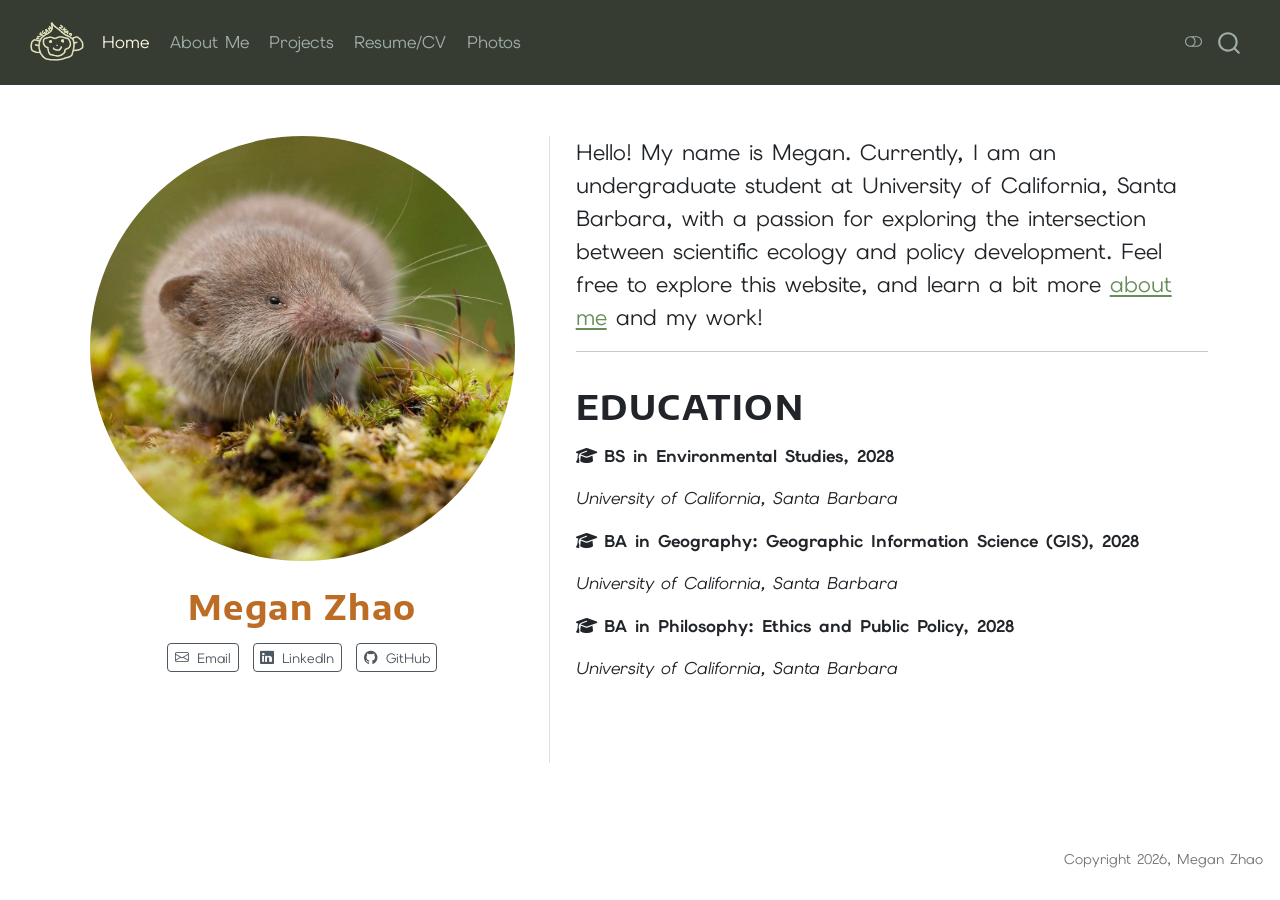
==== commit d5498254: "adding cv to resume page" ====
--- a/docs/index.html
+++ b/docs/index.html
@@ -2,7 +2,7 @@
 <html xmlns="http://www.w3.org/1999/xhtml" lang="en" xml:lang="en"><head>
 
 <meta charset="utf-8">
-<meta name="generator" content="quarto-1.9.37">
+<meta name="generator" content="quarto-1.9.36">
 
 <meta name="viewport" content="width=device-width, initial-scale=1.0, user-scalable=yes">
 
@@ -39,14 +39,14 @@
 <script src="site_libs/quarto-html/popper.min.js"></script>
 <script src="site_libs/quarto-html/tippy.umd.min.js"></script>
 <link href="site_libs/quarto-html/tippy.css" rel="stylesheet">
-<link href="site_libs/quarto-html/quarto-syntax-highlighting-7f8f88aac4f3542376d5c11b86a4c14d.css" rel="stylesheet" class="quarto-color-scheme" id="quarto-text-highlighting-styles">
-<link href="site_libs/quarto-html/quarto-syntax-highlighting-dark-d0ae9245876894da5ac7e18953ecc5cc.css" rel="stylesheet" class="quarto-color-scheme quarto-color-alternate" id="quarto-text-highlighting-styles">
-<link href="site_libs/quarto-html/quarto-syntax-highlighting-7f8f88aac4f3542376d5c11b86a4c14d.css" rel="stylesheet" class="quarto-color-scheme-extra" id="quarto-text-highlighting-styles">
+<link href="site_libs/quarto-html/quarto-syntax-highlighting-845c23b38eaddc0f92fda52bfe77a8c8.css" rel="stylesheet" class="quarto-color-scheme" id="quarto-text-highlighting-styles">
+<link href="site_libs/quarto-html/quarto-syntax-highlighting-dark-f418161beb48e0141c760e455f12af2c.css" rel="stylesheet" class="quarto-color-scheme quarto-color-alternate" id="quarto-text-highlighting-styles">
+<link href="site_libs/quarto-html/quarto-syntax-highlighting-845c23b38eaddc0f92fda52bfe77a8c8.css" rel="stylesheet" class="quarto-color-scheme-extra" id="quarto-text-highlighting-styles">
 <script src="site_libs/bootstrap/bootstrap.min.js"></script>
 <link href="site_libs/bootstrap/bootstrap-icons.css" rel="stylesheet">
-<link href="site_libs/bootstrap/bootstrap-ff18db7143adb970840558f03860643c.min.css" rel="stylesheet" append-hash="true" class="quarto-color-scheme" id="quarto-bootstrap" data-mode="light">
-<link href="site_libs/bootstrap/bootstrap-dark-c23fc74e4f36bbe836323fb29574e83b.min.css" rel="stylesheet" append-hash="true" class="quarto-color-scheme quarto-color-alternate" id="quarto-bootstrap" data-mode="dark">
-<link href="site_libs/bootstrap/bootstrap-ff18db7143adb970840558f03860643c.min.css" rel="stylesheet" append-hash="true" class="quarto-color-scheme-extra" id="quarto-bootstrap" data-mode="light">
+<link href="site_libs/bootstrap/bootstrap-b18b434a38033078de467ef9a7197a1e.min.css" rel="stylesheet" append-hash="true" class="quarto-color-scheme" id="quarto-bootstrap" data-mode="light">
+<link href="site_libs/bootstrap/bootstrap-dark-72b9e66870c2a328dd6511c2d4a1de22.min.css" rel="stylesheet" append-hash="true" class="quarto-color-scheme quarto-color-alternate" id="quarto-bootstrap" data-mode="dark">
+<link href="site_libs/bootstrap/bootstrap-b18b434a38033078de467ef9a7197a1e.min.css" rel="stylesheet" append-hash="true" class="quarto-color-scheme-extra" id="quarto-bootstrap" data-mode="light">
 <link href="site_libs/quarto-contrib/fontawesome6-6.7.2/all.min.css" rel="stylesheet">
 <link href="site_libs/quarto-contrib/fontawesome6-6.7.2/latex-fontsize.css" rel="stylesheet">
 <script id="quarto-search-options" type="application/json">{
@@ -275,7 +275,7 @@
   </li>  
   <li class="nav-item">
     <a class="nav-link" href="./cv.html"> 
-<span class="menu-text">Resume</span></a>
+<span class="menu-text">Resume/CV</span></a>
   </li>  
   <li class="nav-item">
     <a class="nav-link" href="./misc.html"> 
--- a/docs/site_libs/quarto-html/quarto-syntax-highlighting-845c23b38eaddc0f92fda52bfe77a8c8.css
+++ b/docs/site_libs/quarto-html/quarto-syntax-highlighting-845c23b38eaddc0f92fda52bfe77a8c8.css
@@ -0,0 +1,236 @@
+/* quarto syntax highlight colors */
+:root {
+  --quarto-hl-ot-color: #003B4F;
+  --quarto-hl-at-color: #657422;
+  --quarto-hl-ss-color: #20794D;
+  --quarto-hl-an-color: #5E5E5E;
+  --quarto-hl-fu-color: #4758AB;
+  --quarto-hl-st-color: #20794D;
+  --quarto-hl-cf-color: #003B4F;
+  --quarto-hl-op-color: #5E5E5E;
+  --quarto-hl-er-color: #AD0000;
+  --quarto-hl-bn-color: #AD0000;
+  --quarto-hl-al-color: #AD0000;
+  --quarto-hl-va-color: #111111;
+  --quarto-hl-bu-color: inherit;
+  --quarto-hl-ex-color: inherit;
+  --quarto-hl-pp-color: #AD0000;
+  --quarto-hl-in-color: #5E5E5E;
+  --quarto-hl-vs-color: #20794D;
+  --quarto-hl-wa-color: #5E5E5E;
+  --quarto-hl-do-color: #5E5E5E;
+  --quarto-hl-im-color: #00769E;
+  --quarto-hl-ch-color: #20794D;
+  --quarto-hl-dt-color: #AD0000;
+  --quarto-hl-fl-color: #AD0000;
+  --quarto-hl-co-color: #5E5E5E;
+  --quarto-hl-cv-color: #5E5E5E;
+  --quarto-hl-cn-color: #8f5902;
+  --quarto-hl-sc-color: #5E5E5E;
+  --quarto-hl-dv-color: #AD0000;
+  --quarto-hl-kw-color: #003B4F;
+}
+
+/* other quarto variables */
+:root {
+  --quarto-font-monospace: SFMono-Regular, Menlo, Monaco, Consolas, "Liberation Mono", "Courier New", monospace;
+}
+
+/* syntax highlight based on Pandoc's rules */
+pre > code.sourceCode > span {
+  color: #003B4F;
+}
+
+code.sourceCode > span {
+  color: #003B4F;
+}
+
+div.sourceCode,
+div.sourceCode pre.sourceCode {
+  color: #003B4F;
+}
+
+/* Normal */
+code span {
+  color: #003B4F;
+}
+
+/* Alert */
+code span.al {
+  color: #AD0000;
+  font-style: inherit;
+}
+
+/* Annotation */
+code span.an {
+  color: #5E5E5E;
+  font-style: inherit;
+}
+
+/* Attribute */
+code span.at {
+  color: #657422;
+  font-style: inherit;
+}
+
+/* BaseN */
+code span.bn {
+  color: #AD0000;
+  font-style: inherit;
+}
+
+/* BuiltIn */
+code span.bu {
+  font-style: inherit;
+}
+
+/* ControlFlow */
+code span.cf {
+  color: #003B4F;
+  font-weight: bold;
+  font-style: inherit;
+}
+
+/* Char */
+code span.ch {
+  color: #20794D;
+  font-style: inherit;
+}
+
+/* Constant */
+code span.cn {
+  color: #8f5902;
+  font-style: inherit;
+}
+
+/* Comment */
+code span.co {
+  color: #5E5E5E;
+  font-style: inherit;
+}
+
+/* CommentVar */
+code span.cv {
+  color: #5E5E5E;
+  font-style: italic;
+}
+
+/* Documentation */
+code span.do {
+  color: #5E5E5E;
+  font-style: italic;
+}
+
+/* DataType */
+code span.dt {
+  color: #AD0000;
+  font-style: inherit;
+}
+
+/* DecVal */
+code span.dv {
+  color: #AD0000;
+  font-style: inherit;
+}
+
+/* Error */
+code span.er {
+  color: #AD0000;
+  font-style: inherit;
+}
+
+/* Extension */
+code span.ex {
+  font-style: inherit;
+}
+
+/* Float */
+code span.fl {
+  color: #AD0000;
+  font-style: inherit;
+}
+
+/* Function */
+code span.fu {
+  color: #4758AB;
+  font-style: inherit;
+}
+
+/* Import */
+code span.im {
+  color: #00769E;
+  font-style: inherit;
+}
+
+/* Information */
+code span.in {
+  color: #5E5E5E;
+  font-style: inherit;
+}
+
+/* Keyword */
+code span.kw {
+  color: #003B4F;
+  font-weight: bold;
+  font-style: inherit;
+}
+
+/* Operator */
+code span.op {
+  color: #5E5E5E;
+  font-style: inherit;
+}
+
+/* Other */
+code span.ot {
+  color: #003B4F;
+  font-style: inherit;
+}
+
+/* Preprocessor */
+code span.pp {
+  color: #AD0000;
+  font-style: inherit;
+}
+
+/* SpecialChar */
+code span.sc {
+  color: #5E5E5E;
+  font-style: inherit;
+}
+
+/* SpecialString */
+code span.ss {
+  color: #20794D;
+  font-style: inherit;
+}
+
+/* String */
+code span.st {
+  color: #20794D;
+  font-style: inherit;
+}
+
+/* Variable */
+code span.va {
+  color: #111111;
+  font-style: inherit;
+}
+
+/* VerbatimString */
+code span.vs {
+  color: #20794D;
+  font-style: inherit;
+}
+
+/* Warning */
+code span.wa {
+  color: #5E5E5E;
+  font-style: italic;
+}
+
+.prevent-inlining {
+  content: "</";
+}
+
+/*# sourceMappingURL=ac89f0bb514bba72461919f78549e31c.css.map */
--- a/docs/site_libs/quarto-html/quarto-syntax-highlighting-dark-f418161beb48e0141c760e455f12af2c.css
+++ b/docs/site_libs/quarto-html/quarto-syntax-highlighting-dark-f418161beb48e0141c760e455f12af2c.css
@@ -0,0 +1,219 @@
+/* quarto syntax highlight colors */
+:root {
+  --quarto-hl-al-color: #f07178;
+  --quarto-hl-an-color: #d4d0ab;
+  --quarto-hl-at-color: #00e0e0;
+  --quarto-hl-bn-color: #d4d0ab;
+  --quarto-hl-bu-color: #abe338;
+  --quarto-hl-ch-color: #abe338;
+  --quarto-hl-co-color: #f8f8f2;
+  --quarto-hl-cv-color: #ffd700;
+  --quarto-hl-cn-color: #ffd700;
+  --quarto-hl-cf-color: #ffa07a;
+  --quarto-hl-dt-color: #ffa07a;
+  --quarto-hl-dv-color: #d4d0ab;
+  --quarto-hl-do-color: #f8f8f2;
+  --quarto-hl-er-color: #f07178;
+  --quarto-hl-ex-color: #00e0e0;
+  --quarto-hl-fl-color: #d4d0ab;
+  --quarto-hl-fu-color: #ffa07a;
+  --quarto-hl-im-color: #abe338;
+  --quarto-hl-in-color: #d4d0ab;
+  --quarto-hl-kw-color: #ffa07a;
+  --quarto-hl-op-color: #ffa07a;
+  --quarto-hl-ot-color: #00e0e0;
+  --quarto-hl-pp-color: #dcc6e0;
+  --quarto-hl-re-color: #00e0e0;
+  --quarto-hl-sc-color: #abe338;
+  --quarto-hl-ss-color: #abe338;
+  --quarto-hl-st-color: #abe338;
+  --quarto-hl-va-color: #00e0e0;
+  --quarto-hl-vs-color: #abe338;
+  --quarto-hl-wa-color: #dcc6e0;
+}
+
+/* other quarto variables */
+:root {
+  --quarto-font-monospace: SFMono-Regular, Menlo, Monaco, Consolas, "Liberation Mono", "Courier New", monospace;
+}
+
+/* syntax highlight based on Pandoc's rules */
+pre > code.sourceCode > span {
+  color: #f8f8f2;
+}
+
+code.sourceCode > span {
+  color: #f8f8f2;
+}
+
+div.sourceCode,
+div.sourceCode pre.sourceCode {
+  color: #f8f8f2;
+}
+
+/* Normal */
+code span {
+  color: #f8f8f2;
+}
+
+/* Alert */
+code span.al {
+  color: #f07178;
+}
+
+/* Annotation */
+code span.an {
+  color: #d4d0ab;
+}
+
+/* Attribute */
+code span.at {
+  color: #00e0e0;
+}
+
+/* BaseN */
+code span.bn {
+  color: #d4d0ab;
+}
+
+/* BuiltIn */
+code span.bu {
+  color: #abe338;
+}
+
+/* ControlFlow */
+code span.cf {
+  font-weight: bold;
+  color: #ffa07a;
+}
+
+/* Char */
+code span.ch {
+  color: #abe338;
+}
+
+/* Constant */
+code span.cn {
+  color: #ffd700;
+}
+
+/* Comment */
+code span.co {
+  font-style: italic;
+  color: #f8f8f2;
+}
+
+/* CommentVar */
+code span.cv {
+  color: #ffd700;
+}
+
+/* Documentation */
+code span.do {
+  color: #f8f8f2;
+}
+
+/* DataType */
+code span.dt {
+  color: #ffa07a;
+}
+
+/* DecVal */
+code span.dv {
+  color: #d4d0ab;
+}
+
+/* Error */
+code span.er {
+  color: #f07178;
+  text-decoration: underline;
+}
+
+/* Extension */
+code span.ex {
+  font-weight: bold;
+  color: #00e0e0;
+}
+
+/* Float */
+code span.fl {
+  color: #d4d0ab;
+}
+
+/* Function */
+code span.fu {
+  color: #ffa07a;
+}
+
+/* Import */
+code span.im {
+  color: #abe338;
+}
+
+/* Information */
+code span.in {
+  color: #d4d0ab;
+}
+
+/* Keyword */
+code span.kw {
+  font-weight: bold;
+  color: #ffa07a;
+}
+
+/* Operator */
+code span.op {
+  color: #ffa07a;
+}
+
+/* Other */
+code span.ot {
+  color: #00e0e0;
+}
+
+/* Preprocessor */
+code span.pp {
+  color: #dcc6e0;
+}
+
+/* RegionMarker */
+code span.re {
+  background-color: #f8f8f2;
+  color: #00e0e0;
+}
+
+/* SpecialChar */
+code span.sc {
+  color: #abe338;
+}
+
+/* SpecialString */
+code span.ss {
+  color: #abe338;
+}
+
+/* String */
+code span.st {
+  color: #abe338;
+}
+
+/* Variable */
+code span.va {
+  color: #00e0e0;
+}
+
+/* VerbatimString */
+code span.vs {
+  color: #abe338;
+}
+
+/* Warning */
+code span.wa {
+  color: #dcc6e0;
+}
+
+.prevent-inlining {
+  content: "</";
+}
+
+/*# sourceMappingURL=378c2a0cc31455d06730fbe37c8f3789.css.map */
--- a/docs/site_libs/quarto-html/quarto-syntax-highlighting-845c23b38eaddc0f92fda52bfe77a8c8.css
+++ b/docs/site_libs/quarto-html/quarto-syntax-highlighting-845c23b38eaddc0f92fda52bfe77a8c8.css
@@ -0,0 +1,236 @@
+/* quarto syntax highlight colors */
+:root {
+  --quarto-hl-ot-color: #003B4F;
+  --quarto-hl-at-color: #657422;
+  --quarto-hl-ss-color: #20794D;
+  --quarto-hl-an-color: #5E5E5E;
+  --quarto-hl-fu-color: #4758AB;
+  --quarto-hl-st-color: #20794D;
+  --quarto-hl-cf-color: #003B4F;
+  --quarto-hl-op-color: #5E5E5E;
+  --quarto-hl-er-color: #AD0000;
+  --quarto-hl-bn-color: #AD0000;
+  --quarto-hl-al-color: #AD0000;
+  --quarto-hl-va-color: #111111;
+  --quarto-hl-bu-color: inherit;
+  --quarto-hl-ex-color: inherit;
+  --quarto-hl-pp-color: #AD0000;
+  --quarto-hl-in-color: #5E5E5E;
+  --quarto-hl-vs-color: #20794D;
+  --quarto-hl-wa-color: #5E5E5E;
+  --quarto-hl-do-color: #5E5E5E;
+  --quarto-hl-im-color: #00769E;
+  --quarto-hl-ch-color: #20794D;
+  --quarto-hl-dt-color: #AD0000;
+  --quarto-hl-fl-color: #AD0000;
+  --quarto-hl-co-color: #5E5E5E;
+  --quarto-hl-cv-color: #5E5E5E;
+  --quarto-hl-cn-color: #8f5902;
+  --quarto-hl-sc-color: #5E5E5E;
+  --quarto-hl-dv-color: #AD0000;
+  --quarto-hl-kw-color: #003B4F;
+}
+
+/* other quarto variables */
+:root {
+  --quarto-font-monospace: SFMono-Regular, Menlo, Monaco, Consolas, "Liberation Mono", "Courier New", monospace;
+}
+
+/* syntax highlight based on Pandoc's rules */
+pre > code.sourceCode > span {
+  color: #003B4F;
+}
+
+code.sourceCode > span {
+  color: #003B4F;
+}
+
+div.sourceCode,
+div.sourceCode pre.sourceCode {
+  color: #003B4F;
+}
+
+/* Normal */
+code span {
+  color: #003B4F;
+}
+
+/* Alert */
+code span.al {
+  color: #AD0000;
+  font-style: inherit;
+}
+
+/* Annotation */
+code span.an {
+  color: #5E5E5E;
+  font-style: inherit;
+}
+
+/* Attribute */
+code span.at {
+  color: #657422;
+  font-style: inherit;
+}
+
+/* BaseN */
+code span.bn {
+  color: #AD0000;
+  font-style: inherit;
+}
+
+/* BuiltIn */
+code span.bu {
+  font-style: inherit;
+}
+
+/* ControlFlow */
+code span.cf {
+  color: #003B4F;
+  font-weight: bold;
+  font-style: inherit;
+}
+
+/* Char */
+code span.ch {
+  color: #20794D;
+  font-style: inherit;
+}
+
+/* Constant */
+code span.cn {
+  color: #8f5902;
+  font-style: inherit;
+}
+
+/* Comment */
+code span.co {
+  color: #5E5E5E;
+  font-style: inherit;
+}
+
+/* CommentVar */
+code span.cv {
+  color: #5E5E5E;
+  font-style: italic;
+}
+
+/* Documentation */
+code span.do {
+  color: #5E5E5E;
+  font-style: italic;
+}
+
+/* DataType */
+code span.dt {
+  color: #AD0000;
+  font-style: inherit;
+}
+
+/* DecVal */
+code span.dv {
+  color: #AD0000;
+  font-style: inherit;
+}
+
+/* Error */
+code span.er {
+  color: #AD0000;
+  font-style: inherit;
+}
+
+/* Extension */
+code span.ex {
+  font-style: inherit;
+}
+
+/* Float */
+code span.fl {
+  color: #AD0000;
+  font-style: inherit;
+}
+
+/* Function */
+code span.fu {
+  color: #4758AB;
+  font-style: inherit;
+}
+
+/* Import */
+code span.im {
+  color: #00769E;
+  font-style: inherit;
+}
+
+/* Information */
+code span.in {
+  color: #5E5E5E;
+  font-style: inherit;
+}
+
+/* Keyword */
+code span.kw {
+  color: #003B4F;
+  font-weight: bold;
+  font-style: inherit;
+}
+
+/* Operator */
+code span.op {
+  color: #5E5E5E;
+  font-style: inherit;
+}
+
+/* Other */
+code span.ot {
+  color: #003B4F;
+  font-style: inherit;
+}
+
+/* Preprocessor */
+code span.pp {
+  color: #AD0000;
+  font-style: inherit;
+}
+
+/* SpecialChar */
+code span.sc {
+  color: #5E5E5E;
+  font-style: inherit;
+}
+
+/* SpecialString */
+code span.ss {
+  color: #20794D;
+  font-style: inherit;
+}
+
+/* String */
+code span.st {
+  color: #20794D;
+  font-style: inherit;
+}
+
+/* Variable */
+code span.va {
+  color: #111111;
+  font-style: inherit;
+}
+
+/* VerbatimString */
+code span.vs {
+  color: #20794D;
+  font-style: inherit;
+}
+
+/* Warning */
+code span.wa {
+  color: #5E5E5E;
+  font-style: italic;
+}
+
+.prevent-inlining {
+  content: "</";
+}
+
+/*# sourceMappingURL=ac89f0bb514bba72461919f78549e31c.css.map */
